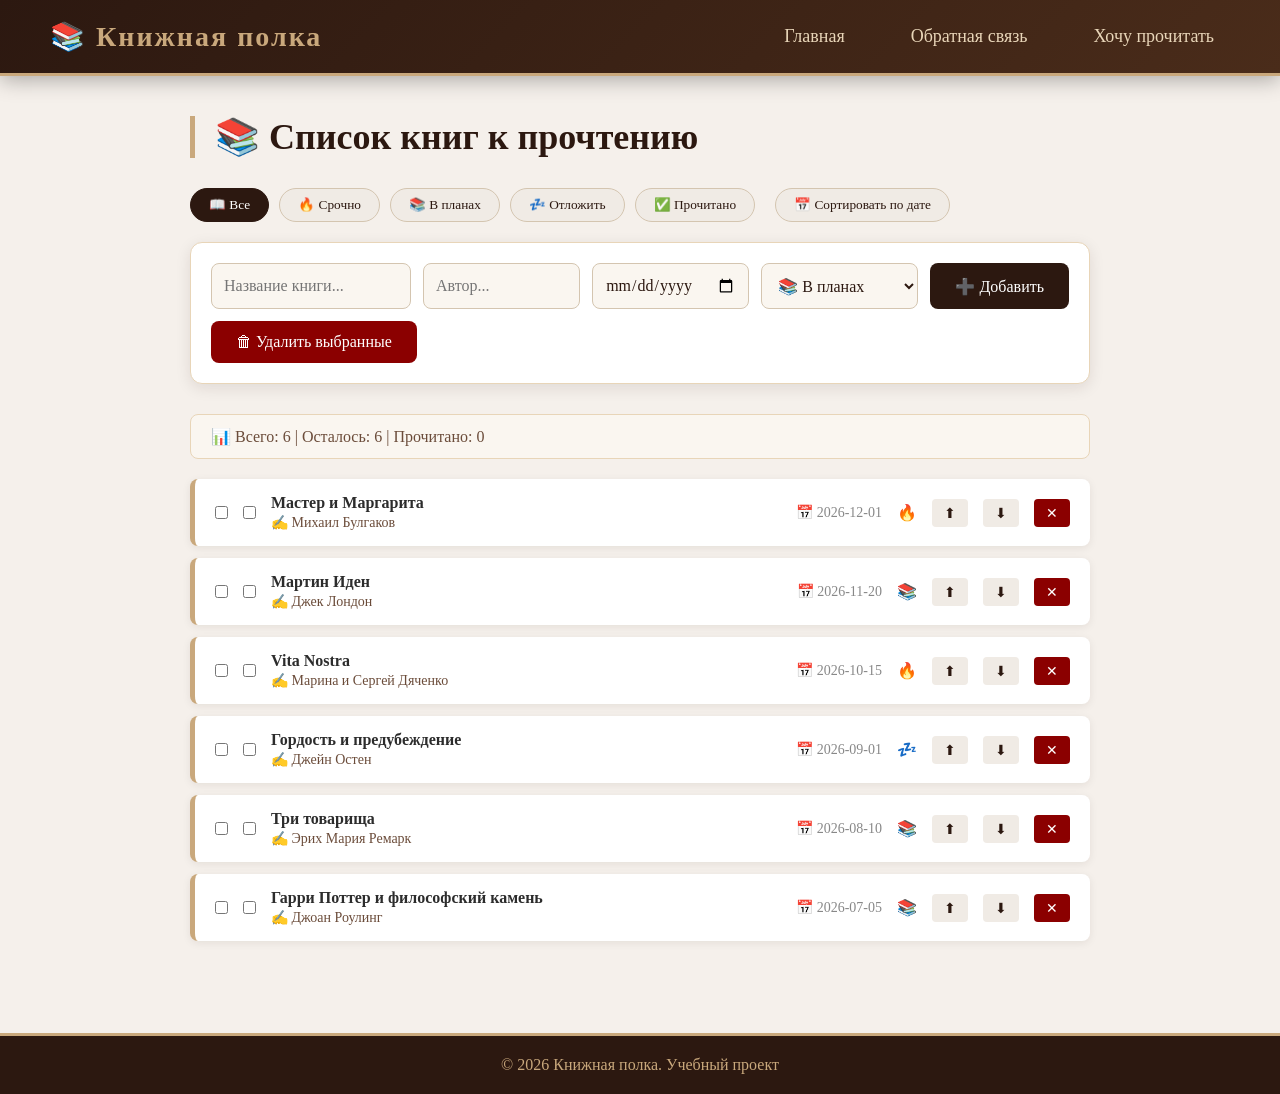
==== todo.html @ d476410b "Добавлены файлы сайта" ====
<!DOCTYPE html>
<html lang="ru">
<head>
    <link rel="manifest" href="/book-catalog/manifest.json">
    <meta name="theme-color" content="#2c1810">
    <meta charset="UTF-8">
    <title>📚 Хочу прочитать</title>
    <link rel="stylesheet" href="style.css">
    <style>
        .todo-container {
            max-width: 900px;
            margin: 0 auto;
        }
        .todo-input {
            display: flex;
            gap: 12px;
            margin-bottom: 30px;
            flex-wrap: wrap;
            background: #ffffff;
            padding: 20px;
            border-radius: 12px;
            box-shadow: 0 4px 15px rgba(44, 24, 16, 0.1);
            border: 1px solid #e8d5b8;
        }
        .todo-input input,
        .todo-input select {
            padding: 12px;
            background: #faf6f0;
            border: 1px solid #d4c5b0;
            border-radius: 8px;
            color: #2c1810;
            font-size: 16px;
            flex: 1;
            min-width: 150px;
            font-family: 'Georgia', serif;
        }
        .todo-input button {
            background: #2c1810;
            color: #fff;
            border: none;
            padding: 12px 25px;
            border-radius: 8px;
            font-size: 16px;
            cursor: pointer;
            transition: 0.3s;
            font-family: 'Georgia', serif;
        }
        .todo-input button:hover {
            background: #4a2c1a;
        }
        .todo-input .delete-all-btn {
            background: #8b0000;
        }
        .todo-input .delete-all-btn:hover {
            background: #a00000;
        }

        .task-card {
            background: #ffffff;
            padding: 15px 20px;
            border-radius: 8px;
            margin-bottom: 12px;
            display: flex;
            align-items: center;
            gap: 15px;
            border-left: 5px solid #c9a87c;
            box-shadow: 0 2px 8px rgba(44, 24, 16, 0.08);
            transition: 0.3s;
        }
        .task-card:hover {
            box-shadow: 0 4px 15px rgba(44, 24, 16, 0.15);
        }
        .task-card.completed {
            opacity: 0.5;
            text-decoration: line-through;
            border-left-color: #4caf50;
            background: #f5f5f5;
        }
        .task-card .task-text {
            flex: 1;
            font-family: 'Georgia', serif;
            font-size: 16px;
        }
        .task-card .task-date {
            color: #888;
            font-size: 14px;
            font-family: 'Georgia', serif;
        }
        .task-card .priority-high { border-left-color: #8b0000; }
        .task-card .priority-medium { border-left-color: #c9a87c; }
        .task-card .priority-low { border-left-color: #4caf50; }
        
        .task-card button {
            background: #f0ebe5;
            border: none;
            color: #2c1810;
            padding: 6px 12px;
            border-radius: 4px;
            cursor: pointer;
            transition: 0.3s;
            font-size: 14px;
        }
        .task-card button:hover {
            background: #d4c5b0;
        }
        .task-card .delete-btn {
            background: #8b0000;
            color: #fff;
        }
        .task-card .delete-btn:hover {
            background: #a00000;
        }

        .filters {
            display: flex;
            gap: 10px;
            margin-bottom: 20px;
            flex-wrap: wrap;
        }
        .filters button {
            background: #f0ebe5;
            border: 1px solid #d4c5b0;
            color: #2c1810;
            padding: 8px 18px;
            border-radius: 20px;
            cursor: pointer;
            transition: 0.3s;
            font-family: 'Georgia', serif;
        }
        .filters button.active {
            background: #2c1810;
            color: #fff;
            border-color: #2c1810;
        }
        .filters button:hover {
            background: #d4c5b0;
        }

        .task-stats {
            color: #6b4c3a;
            margin-bottom: 20px;
            padding: 12px 20px;
            background: #faf6f0;
            border-radius: 8px;
            border: 1px solid #e8d5b8;
            font-family: 'Georgia', serif;
        }
        .sort-btn {
            background: #f0ebe5;
            border: 1px solid #d4c5b0;
            color: #2c1810;
            padding: 8px 18px;
            border-radius: 20px;
            cursor: pointer;
            transition: 0.3s;
            font-family: 'Georgia', serif;
            margin-left: 10px;
        }
        .sort-btn:hover {
            background: #d4c5b0;
        }
    </style>
</head>
<link rel="manifest" href="/book-catalog/manifest.json">
<meta name="theme-color" content="#2c1810">
<meta name="apple-mobile-web-app-capable" content="yes">
<body>
    <header>
        <div class="logo">📚 Книжная полка</div>
        <nav>
            <a href="index.html">Главная</a>
            <a href="feedback.php">Обратная связь</a>   <!-- ← ИСПРАВЛЕНО -->
            <a href="todo.html">Хочу прочитать</a>
        </nav>
    </header>

    <main>
        <div class="todo-container">
            <h1>📚 Список книг к прочтению</h1>

            <!-- ФИЛЬТРЫ -->
            <div class="filters">
                <button class="active" data-filter="all">📖 Все</button>
                <button data-filter="high">🔥 Срочно</button>
                <button data-filter="medium">📚 В планах</button>
                <button data-filter="low">💤 Отложить</button>
                <button data-filter="completed">✅ Прочитано</button>
                <button class="sort-btn" onclick="sortByDate()">📅 Сортировать по дате</button>
            </div>

            <!-- ФОРМА ДОБАВЛЕНИЯ -->
            <div class="todo-input">
                <input type="text" id="taskInput" placeholder="Название книги..." style="min-width:200px;">
                <input type="text" id="authorInput" placeholder="Автор...">
                <input type="date" id="dateInput">
                <select id="priorityInput">
                    <option value="high">🔥 Срочно</option>
                    <option value="medium" selected>📚 В планах</option>
                    <option value="low">💤 Отложить</option>
                </select>
                <button onclick="addTask()">➕ Добавить</button>
                <button class="delete-all-btn" onclick="deleteSelected()">🗑 Удалить выбранные</button>
            </div>

            <!-- СТАТИСТИКА -->
            <div class="task-stats" id="stats">📊 Всего: 0 | Осталось: 0 | Прочитано: 0</div>

            <!-- СПИСОК ЗАДАЧ -->
            <div id="taskList"></div>
        </div>
    </main>

    <footer>
        <p>© 2026 Книжная полка. Учебный проект</p>
    </footer>
    <script>
        // РЕГИСТРАЦИЯ SERVICE WORKER
        if ('serviceWorker' in navigator) {
            navigator.serviceWorker.register('/book-catalog/service-worker.js')
                .then(() => console.log('✅ Service Worker зарегистрирован'))
                .catch((err) => console.log('❌ Ошибка:', err));
        }
    </script>

    <script src="todo.js"></script>

</body>
</html>
---- style.css ----
* {
    margin: 0;
    padding: 0;
    box-sizing:border-box;
}
/* Цвет шрифта и цвет фона*/
body {
    font-family: 'Georgia', 'Times New Roman', serif;
    background-color: #f5f0eb;
    color: #2c2c2c;
    min-height: 100vh;
    display:flex;
    flex-direction: column;
}

/*Шапка*/
header {
    background:linear-gradient(135deg, #2c1810, #4a2c1a);
    padding: 20px 50px;
    display: flex;
    justify-content: space-between;
    align-items: center;
    border-bottom: 3px solid #c9a87c;
    box-shadow: 0 4px 20px rgba(0,0,0,0.3);
}
.logo {
    font-size: 28px;
    font-weight: bold;
    color: #c9a87c;
    letter-spacing: 2px;
}
nav a {
    color: #e8d5b8;
    text-decoration: none;
    margin-left: 30px;
    font-size: 18px;
    transition: 0.3s;
    padding: 8px 16px;
    border-radius: 4px;
}

nav a:hover {
    background: #c9a87c;
    color: #2c1810;
}

/* ОСНОВНОЙ КОНТЕНТ */
main {
    flex: 1;
    padding: 40px 50px;
    max-width: 1400px;
    margin: 0 auto;
    width: 100%;
}

h1 {
    font-size: 36px;
    margin-bottom: 30px;
    border-left: 5px solid #c9a87c;
    padding-left: 20px;
    color: #2c1810;
}

/* СЕТКА КАРТОЧЕК КНИГ */
.book-grid {
    display: grid;
    grid-template-columns: repeat(auto-fill, minmax(200px, 1fr));
    gap: 30px;
}

/* КАРТОЧКА КНИГИ */
.book-card {
    background: #ffffff;
    border-radius: 12px;
    overflow: hidden;
    box-shadow: 0 4px 15px rgba(44, 24, 16, 0.15);
    transition: transform 0.3s, box-shadow 0.3s;
    text-align: center;
    padding-bottom: 15px;
    border: 1px solid #e8d5b8;
}

.book-card:hover {
    transform: translateY(-10px);
    box-shadow: 0 8px 30px rgba(44, 24, 16, 0.25);
}

.book-card img {
    width: 100%;
    height: 280px;
    object-fit: cover;
    border-bottom: 3px solid #c9a87c;
}

.book-card h3 {
    font-size: 18px;
    margin: 12px 10px 5px;
    color: #2c1810;
    font-weight: 700;
}

.book-card .author {
    color: #6b4c3a;
    font-size: 15px;
    font-style: italic;
    margin: 3px 0;
}

.book-card .year {
    color: #999;
    font-size: 13px;
    margin: 3px 0;
}

.book-card .rating {
    color: #f5a623;
    font-size: 18px;
    font-weight: bold;
    margin: 5px 0;
}

.book-card .description {
    font-size: 13px;
    color: #666;
    padding: 0 12px;
    line-height: 1.5;
    margin-top: 8px;
    font-style: italic;
}

/* ПОДВАЛ */
footer {
    background: #2c1810;
    text-align: center;
    padding: 20px;
    border-top: 3px solid #c9a87c;
    color: #c9a87c;
    margin-top: 40px;
}
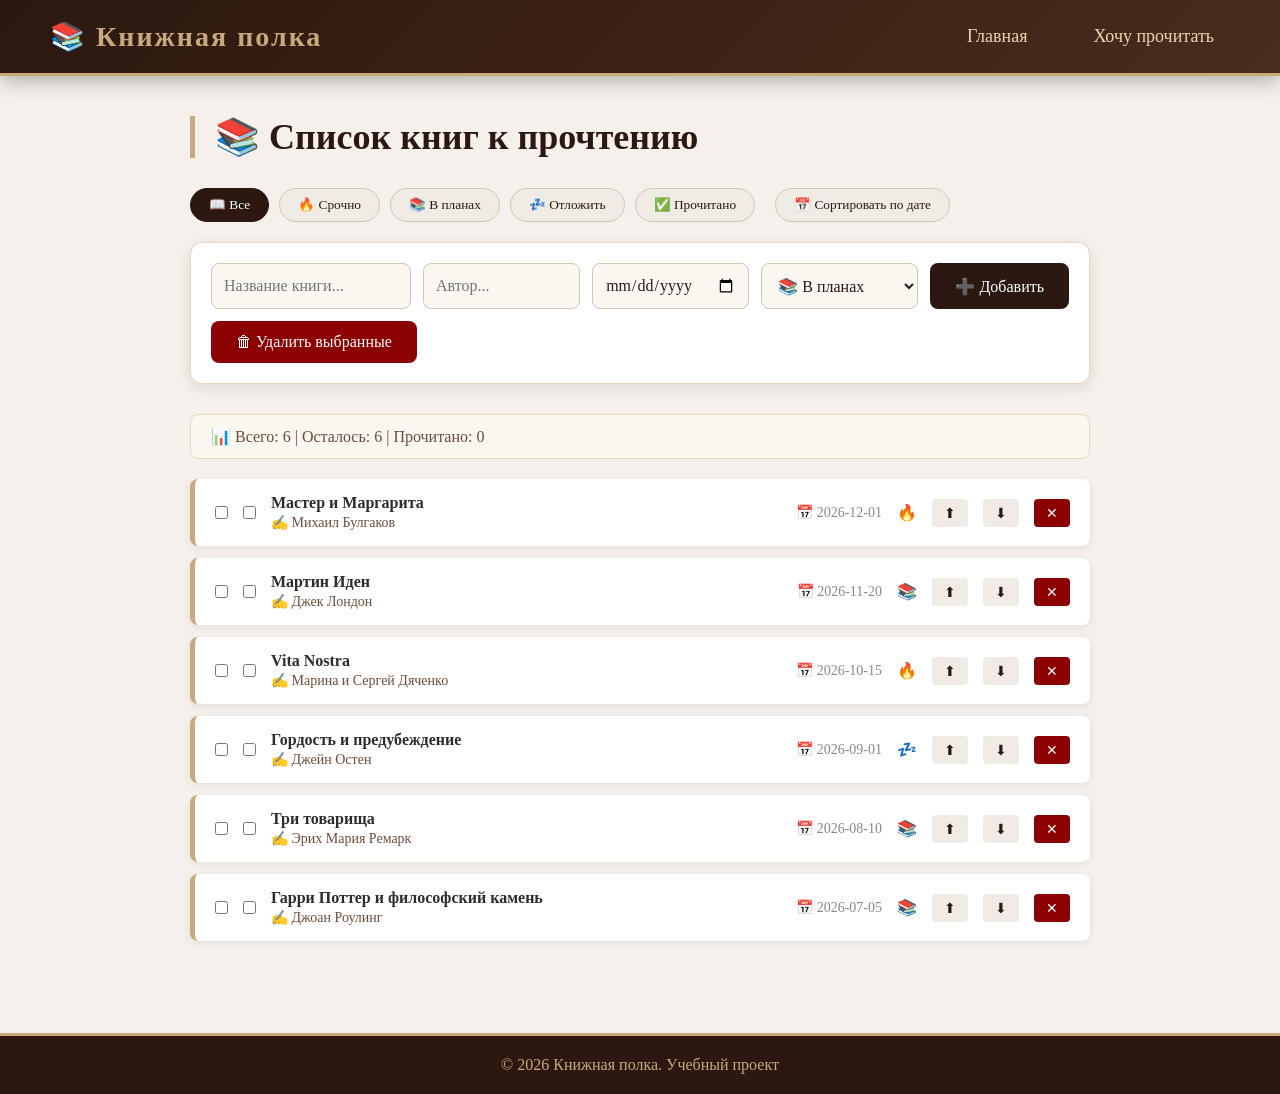
==== commit 5796391c: "Add files via upload" ====
--- a/todo.html
+++ b/todo.html
@@ -169,7 +169,6 @@
         <div class="logo">📚 Книжная полка</div>
         <nav>
             <a href="index.html">Главная</a>
-            <a href="feedback.php">Обратная связь</a>   <!-- ← ИСПРАВЛЕНО -->
             <a href="todo.html">Хочу прочитать</a>
         </nav>
     </header>
--- a/style.css
+++ b/style.css
@@ -138,4 +138,87 @@
     margin-top: 40px;
 }
 
-
+/* ========== АДАПТИВ ДЛЯ ТЕЛЕФОНОВ ========== */
+
+/* Для экранов меньше 768px (телефоны) */
+@media (max-width: 768px) {
+    header {
+        flex-direction: column;  /* Шапка в колонку */
+        padding: 15px 20px;
+        gap: 10px;
+    }
+
+    .logo {
+        font-size: 22px;
+        text-align: center;
+    }
+
+    nav {
+        display: flex;
+        flex-wrap: wrap;          /* Разрешаем перенос */
+        justify-content: center;  /* По центру */
+        gap: 8px;                /* Отступы между кнопками */
+        width: 100%;
+    }
+
+    nav a {
+        margin-left: 0;           /* Убираем старые отступы */
+        padding: 6px 14px;
+        font-size: 14px;
+        background: rgba(255,255,255,0.1);
+        border-radius: 20px;      /* Закруглённые кнопки */
+        white-space: nowrap;      /* Запрещаем перенос внутри кнопки */
+    }
+
+    /* Заголовок h1 */
+    h1 {
+        font-size: 24px;
+        padding-left: 15px;
+    }
+
+    /* Сетка книг — 2 колонки вместо 4-5 */
+    .book-grid {
+        grid-template-columns: repeat(2, 1fr);
+        gap: 15px;
+    }
+
+    .book-card img {
+        height: 180px;
+    }
+
+    .book-card h3 {
+        font-size: 15px;
+    }
+
+    .book-card .description {
+        font-size: 12px;
+        padding: 0 8px;
+    }
+
+    main {
+        padding: 20px 15px;
+    }
+}
+
+/* Для очень маленьких экранов (< 480px) */
+@media (max-width: 480px) {
+    .book-grid {
+        grid-template-columns: 1fr 1fr;
+        gap: 10px;
+    }
+
+    .book-card img {
+        height: 140px;
+    }
+
+    nav a {
+        font-size: 12px;
+        padding: 4px 10px;
+    }
+
+    .logo {
+        font-size: 18px;
+    }
+}
+
+
